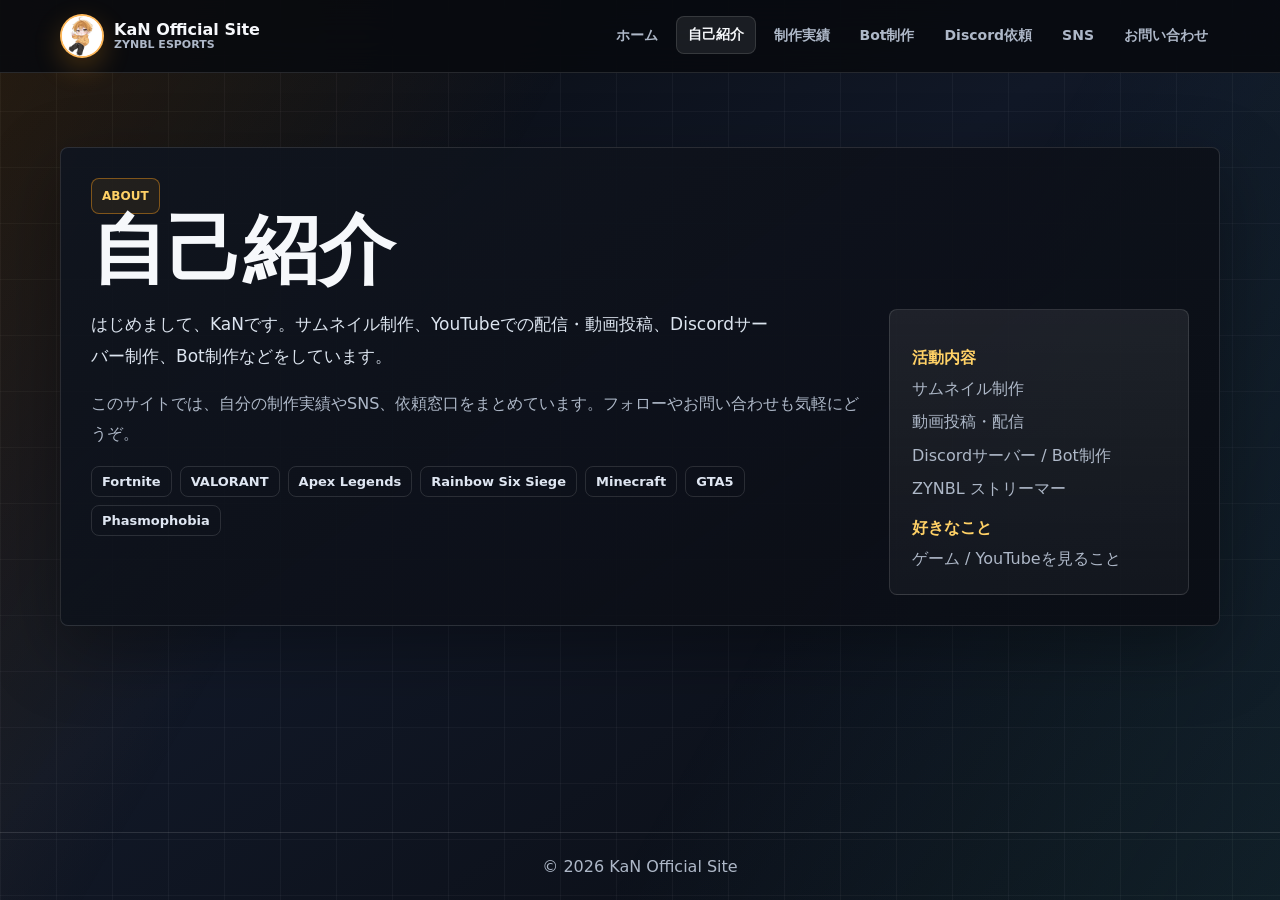
==== about.html @ bba84a74 "Add files via upload" ====
<!DOCTYPE html>
<html lang="ja">
<head>
  <meta charset="UTF-8">
  <meta name="viewport" content="width=device-width, initial-scale=1">
  <title>KaN Official Site | 自己紹介</title>
  <link rel="stylesheet" href="styles.css">
</head>
<body>
  <header class="site-header">
    <div class="header-inner">
      <a class="brand" href="index.html">
        <span class="brand-mark"><img src="kan-icon.jpg" alt="KaNアイコン"></span>
        <span class="brand-text">KaN Official Site <span>ZYNBL ESPORTS</span></span>
      </a>
      <nav aria-label="メインナビゲーション">
        <ul class="nav-list">
          <li><a href="index.html">ホーム</a></li>
          <li><a href="about.html" aria-current="page">自己紹介</a></li>
          <li><a href="works.html">制作実績</a></li>
          <li><a href="discord-bot.html">Bot制作</a></li>
          <li><a href="discord.html">Discord依頼</a></li>
          <li><a href="sns.html">SNS</a></li>
          <li><a href="contact.html">お問い合わせ</a></li>
        </ul>
      </nav>
    </div>
  </header>

  <main>
    <section class="section">
      <div class="section-header">
        <div>
          <p class="eyebrow">About</p>
          <h1>自己紹介</h1>
        </div>
      </div>

      <div class="profile-layout">
        <div>
          <p class="lead">
            はじめまして、KaNです。サムネイル制作、YouTubeでの配信・動画投稿、Discordサーバー制作、Bot制作などをしています。
          </p>
          <p>
            このサイトでは、自分の制作実績やSNS、依頼窓口をまとめています。フォローやお問い合わせも気軽にどうぞ。
          </p>
          <ul class="tag-list">
            <li>Fortnite</li>
            <li>VALORANT</li>
            <li>Apex Legends</li>
            <li>Rainbow Six Siege</li>
            <li>Minecraft</li>
            <li>GTA5</li>
            <li>Phasmophobia</li>
          </ul>
        </div>

        <aside class="info-box">
          <dl class="definition-list">
            <dt>活動内容</dt>
            <dd>サムネイル制作</dd>
            <dd>動画投稿・配信</dd>
            <dd>Discordサーバー / Bot制作</dd>
            <dd>ZYNBL ストリーマー</dd>
            <dt>好きなこと</dt>
            <dd>ゲーム / YouTubeを見ること</dd>
          </dl>
        </aside>
      </div>
    </section>
  </main>

  <footer class="site-footer">&copy; 2026 KaN Official Site</footer>
</body>
</html>
---- styles.css ----
:root {
  --bg: #080a0f;
  --surface: #10151f;
  --surface-2: #151c29;
  --surface-3: #1b2433;
  --text: #f6f8fb;
  --muted: #aeb8c8;
  --line: rgba(255, 255, 255, 0.12);
  --orange: #ff9f1c;
  --gold: #ffd166;
  --cyan: #52d9ff;
  --green: #6ee7b7;
  --shadow: 0 24px 70px rgba(0, 0, 0, 0.34);
}

* {
  box-sizing: border-box;
}

html {
  scroll-behavior: smooth;
}

body {
  min-height: 100vh;
  margin: 0;
  display: flex;
  flex-direction: column;
  background:
    linear-gradient(90deg, rgba(255, 255, 255, 0.04) 1px, transparent 1px),
    linear-gradient(0deg, rgba(255, 255, 255, 0.035) 1px, transparent 1px),
    linear-gradient(145deg, #07090d 0%, #111827 45%, #090b10 100%);
  background-size: 56px 56px, 56px 56px, auto;
  color: var(--text);
  font-family: "Segoe UI", system-ui, -apple-system, BlinkMacSystemFont, sans-serif;
  letter-spacing: 0;
}

body::before {
  content: "";
  position: fixed;
  inset: 0;
  pointer-events: none;
  background:
    linear-gradient(120deg, rgba(255, 159, 28, 0.12), transparent 34%),
    linear-gradient(300deg, rgba(82, 217, 255, 0.1), transparent 38%);
}

a {
  color: inherit;
}

.site-header {
  position: sticky;
  top: 0;
  z-index: 10;
  border-bottom: 1px solid var(--line);
  background: rgba(8, 10, 15, 0.86);
  backdrop-filter: blur(18px);
}

.header-inner {
  width: min(1160px, calc(100% - 32px));
  margin: 0 auto;
  display: flex;
  align-items: center;
  justify-content: space-between;
  gap: 20px;
  padding: 14px 0;
}

.brand {
  display: inline-flex;
  align-items: center;
  gap: 10px;
  text-decoration: none;
  font-weight: 900;
  white-space: nowrap;
}

.brand-mark {
  width: 44px;
  height: 44px;
  display: grid;
  place-items: center;
  overflow: hidden;
  border: 2px solid rgba(255, 159, 28, 0.72);
  border-radius: 50%;
  background: #fff;
  box-shadow: 0 10px 28px rgba(255, 159, 28, 0.24);
}

.brand-mark img {
  width: 100%;
  height: 100%;
  display: block;
  object-fit: cover;
}

.brand-text {
  display: grid;
  line-height: 1.05;
}

.brand-text span {
  color: var(--muted);
  font-size: 11px;
  font-weight: 700;
  text-transform: uppercase;
}

.nav-list {
  display: flex;
  flex-wrap: wrap;
  justify-content: flex-end;
  gap: 6px;
  padding: 0;
  margin: 0;
  list-style: none;
}

.nav-list a {
  display: block;
  padding: 9px 11px;
  border: 1px solid transparent;
  border-radius: 8px;
  color: var(--muted);
  font-size: 14px;
  font-weight: 800;
  text-decoration: none;
  transition: color 180ms ease, background 180ms ease, transform 180ms ease, border-color 180ms ease;
}

.nav-list a:hover,
.nav-list a[aria-current="page"] {
  border-color: rgba(255, 255, 255, 0.12);
  background: rgba(255, 255, 255, 0.08);
  color: var(--text);
  transform: translateY(-1px);
}

main {
  position: relative;
  width: min(1160px, calc(100% - 32px));
  flex: 1;
  margin: 0 auto;
  padding: 44px 0 72px;
}

.hero,
.bot-hero {
  min-height: 540px;
  display: grid;
  grid-template-columns: minmax(0, 1.2fr) minmax(280px, 0.8fr);
  align-items: stretch;
  gap: 18px;
}

.hero-copy,
.bot-hero,
.section {
  border: 1px solid var(--line);
  border-radius: 8px;
  background: linear-gradient(145deg, rgba(16, 21, 31, 0.94), rgba(10, 13, 20, 0.9));
  box-shadow: var(--shadow);
}

.hero-copy {
  display: flex;
  flex-direction: column;
  justify-content: center;
  padding: 48px;
}

.hero-panel {
  display: grid;
  align-content: end;
  gap: 14px;
  padding: 22px;
  border: 1px solid var(--line);
  border-radius: 8px;
  background:
    linear-gradient(180deg, rgba(82, 217, 255, 0.12), rgba(255, 159, 28, 0.08)),
    url("kan-icon.jpg") center 18% / 170px auto no-repeat,
    rgba(16, 21, 31, 0.72);
  box-shadow: var(--shadow);
}

.stat-card {
  padding: 18px;
  border: 1px solid rgba(255, 255, 255, 0.14);
  border-radius: 8px;
  background: rgba(8, 10, 15, 0.72);
  backdrop-filter: blur(8px);
}

.stat-card span,
.eyebrow {
  color: var(--gold);
  font-size: 12px;
  font-weight: 900;
  text-transform: uppercase;
}

.stat-card strong {
  display: block;
  margin: 6px 0;
  font-size: 21px;
}

.stat-card p,
.feature p,
.work-body p,
.sns-item p,
.showcase-card p {
  margin-bottom: 0;
}

.eyebrow {
  width: fit-content;
  margin: 0 0 18px;
  padding: 6px 10px;
  border: 1px solid rgba(255, 159, 28, 0.42);
  border-radius: 8px;
  background: rgba(255, 159, 28, 0.08);
}

h1,
h2,
h3,
p {
  margin-top: 0;
}

h1 {
  margin-bottom: 18px;
  font-size: 76px;
  line-height: 0.96;
}

h2 {
  margin-bottom: 16px;
  font-size: 40px;
  line-height: 1.1;
}

h3 {
  margin-bottom: 8px;
  font-size: 19px;
}

p {
  color: var(--muted);
  line-height: 1.85;
}

.lead {
  max-width: 680px;
  color: #dce4ef;
  font-size: 17px;
}

.actions {
  display: flex;
  flex-wrap: wrap;
  gap: 12px;
  margin-top: 18px;
}

.button,
button {
  display: inline-flex;
  align-items: center;
  justify-content: center;
  min-height: 44px;
  padding: 0 18px;
  border: 1px solid transparent;
  border-radius: 8px;
  background: linear-gradient(135deg, var(--orange), var(--gold));
  color: #130b04;
  cursor: pointer;
  font: inherit;
  font-weight: 900;
  text-decoration: none;
  transition: transform 180ms ease, border-color 180ms ease, background 180ms ease;
}

.button:hover,
button:hover {
  transform: translateY(-2px);
}

.button.secondary {
  border-color: rgba(82, 217, 255, 0.3);
  background: rgba(82, 217, 255, 0.09);
  color: var(--text);
}

.section {
  margin-top: 30px;
  padding: 30px;
}

.section-header {
  margin-bottom: 22px;
}

.section-header h1,
.section-header h2 {
  overflow-wrap: normal;
  word-break: keep-all;
}

.section-header p {
  max-width: 760px;
  margin-bottom: 0;
}

.grid,
.bot-feature-grid {
  display: grid;
  grid-template-columns: repeat(2, minmax(0, 1fr));
  gap: 18px;
}

.feature,
.work-item,
.sns-item,
.info-box {
  border: 1px solid var(--line);
  border-radius: 8px;
  background: linear-gradient(180deg, rgba(255, 255, 255, 0.075), rgba(255, 255, 255, 0.035));
}

.feature,
.sns-item,
.info-box {
  padding: 22px;
}

.feature strong,
.info-box strong,
.showcase-card strong {
  display: block;
  margin-bottom: 10px;
  color: var(--text);
  font-size: 18px;
}

.feature a,
.text-link,
.external-link a,
.sns-item a {
  display: inline-flex;
  margin-top: 12px;
  color: var(--cyan);
  font-weight: 900;
  text-decoration: none;
  overflow-wrap: anywhere;
}

.feature-accent {
  border-color: rgba(82, 217, 255, 0.3);
  background: linear-gradient(180deg, rgba(82, 217, 255, 0.13), rgba(255, 255, 255, 0.035));
}

.profile-layout {
  display: grid;
  grid-template-columns: minmax(0, 1fr) 300px;
  gap: 18px;
}

.tag-list {
  display: flex;
  flex-wrap: wrap;
  gap: 8px;
  padding: 0;
  margin: 18px 0 0;
  list-style: none;
}

.tag-list li {
  padding: 7px 10px;
  border: 1px solid var(--line);
  border-radius: 8px;
  color: #dfe6f2;
  font-size: 13px;
  font-weight: 800;
}

.definition-list {
  margin: 0;
}

.definition-list dt {
  margin-top: 16px;
  color: var(--gold);
  font-weight: 900;
}

.definition-list dd {
  margin: 6px 0 0;
  color: var(--muted);
  line-height: 1.7;
}

.works-grid {
  display: grid;
  grid-template-columns: repeat(3, minmax(0, 1fr));
  gap: 18px;
}

.work-item {
  overflow: hidden;
}

.work-item img,
.work-graphic {
  display: block;
  width: 100%;
  aspect-ratio: 16 / 9;
}

.work-item img {
  object-fit: cover;
}

.work-graphic {
  display: grid;
  place-items: center;
  background:
    linear-gradient(135deg, rgba(82, 217, 255, 0.18), rgba(110, 231, 183, 0.12)),
    linear-gradient(145deg, #111827, #0b0f17);
  color: var(--green);
  font-size: 52px;
  font-weight: 1000;
}

.bot-work-card {
  border-color: rgba(110, 231, 183, 0.28);
}

.work-body {
  padding: 16px;
}

.external-link {
  margin-top: 18px;
}

.sns-list {
  display: grid;
  grid-template-columns: repeat(2, minmax(0, 1fr));
  gap: 14px;
  padding: 0;
  margin: 0;
  list-style: none;
}

.plan-grid {
  display: grid;
  grid-template-columns: repeat(2, minmax(280px, 1fr));
  gap: 16px;
}

.price-card {
  padding: 22px;
  border: 1px solid rgba(255, 159, 28, 0.24);
  border-radius: 8px;
  background: linear-gradient(180deg, rgba(255, 159, 28, 0.14), rgba(255, 255, 255, 0.04));
}

.price-card span {
  display: block;
  color: var(--gold);
  font-size: 14px;
  font-weight: 900;
}

.price-card strong {
  display: block;
  margin: 6px 0 14px;
  color: var(--text);
  font-size: 30px;
}

.price-card ul,
.info-box ul {
  margin: 0;
  padding-left: 18px;
  color: var(--muted);
  line-height: 1.8;
}

.price-card.premium {
  grid-column: 1 / -1;
  border-color: rgba(82, 217, 255, 0.24);
  background: linear-gradient(180deg, rgba(82, 217, 255, 0.12), rgba(255, 255, 255, 0.04));
}

.notice-list {
  display: grid;
  gap: 8px;
  margin-top: 18px;
  padding: 18px;
  border: 1px solid rgba(255, 159, 28, 0.28);
  border-radius: 8px;
  background: rgba(255, 159, 28, 0.08);
}

.notice-list p {
  margin: 0;
  color: #f4dfc2;
  line-height: 1.7;
  overflow-wrap: anywhere;
}

.sub-section-header {
  margin-top: 34px;
}

.results-grid {
  display: grid;
  grid-template-columns: repeat(3, minmax(0, 1fr));
  gap: 16px;
}

.contact-form {
  display: grid;
  gap: 14px;
}

label {
  display: grid;
  gap: 7px;
  color: #e7edf7;
  font-weight: 800;
}

input,
textarea {
  width: 100%;
  border: 1px solid var(--line);
  border-radius: 8px;
  background: rgba(255, 255, 255, 0.07);
  color: var(--text);
  font: inherit;
  padding: 12px 14px;
}

textarea {
  min-height: 160px;
  resize: vertical;
}

input:focus,
textarea:focus {
  outline: 2px solid rgba(82, 217, 255, 0.58);
  outline-offset: 2px;
}

.bot-hero {
  min-height: 460px;
  padding: 44px;
  overflow: hidden;
}

.bot-console {
  align-self: center;
  min-height: 250px;
  padding: 18px;
  border: 1px solid rgba(82, 217, 255, 0.24);
  border-radius: 8px;
  background: #070b10;
  box-shadow: inset 0 0 0 1px rgba(255, 255, 255, 0.04);
}

.console-dot {
  display: inline-block;
  width: 10px;
  height: 10px;
  margin-right: 7px;
  border-radius: 50%;
  background: var(--orange);
}

.console-dot:nth-child(2) {
  background: var(--gold);
}

.console-dot:nth-child(3) {
  background: var(--green);
}

.bot-console pre {
  margin: 34px 0 0;
  color: var(--green);
  font: 800 17px/1.8 Consolas, "Courier New", monospace;
  white-space: pre-wrap;
}

.showcase-card {
  display: flex;
  align-items: center;
  justify-content: space-between;
  gap: 18px;
  margin-bottom: 18px;
  padding: 22px;
  border: 1px solid rgba(110, 231, 183, 0.28);
  border-radius: 8px;
  background: linear-gradient(135deg, rgba(110, 231, 183, 0.12), rgba(82, 217, 255, 0.08));
}

.site-footer {
  position: relative;
  border-top: 1px solid var(--line);
  color: var(--muted);
  text-align: center;
  padding: 24px 16px;
}

@media (max-width: 920px) {
  .header-inner {
    align-items: flex-start;
    flex-direction: column;
  }

  .nav-list {
    justify-content: flex-start;
  }

  .hero,
  .bot-hero,
  .profile-layout {
    grid-template-columns: 1fr;
  }

  .hero-copy,
  .bot-hero {
    padding: 30px;
  }

  h1 {
    font-size: 54px;
  }

  h2 {
    font-size: 34px;
  }

  .grid,
  .bot-feature-grid,
  .plan-grid,
  .results-grid,
  .works-grid,
  .sns-list {
    grid-template-columns: 1fr;
  }

  .price-card.premium {
    grid-column: auto;
  }

  .showcase-card {
    align-items: flex-start;
    flex-direction: column;
  }
}

@media (max-width: 520px) {
  .header-inner,
  main {
    width: min(100% - 20px, 1160px);
  }

  .brand {
    white-space: normal;
  }

  .nav-list a {
    padding: 8px 9px;
    font-size: 13px;
  }

  .hero-copy,
  .bot-hero,
  .section {
    padding: 22px;
  }

  .hero,
  .bot-hero {
    min-height: auto;
  }

  h1 {
    font-size: 42px;
  }

  h2 {
    font-size: 29px;
  }
}
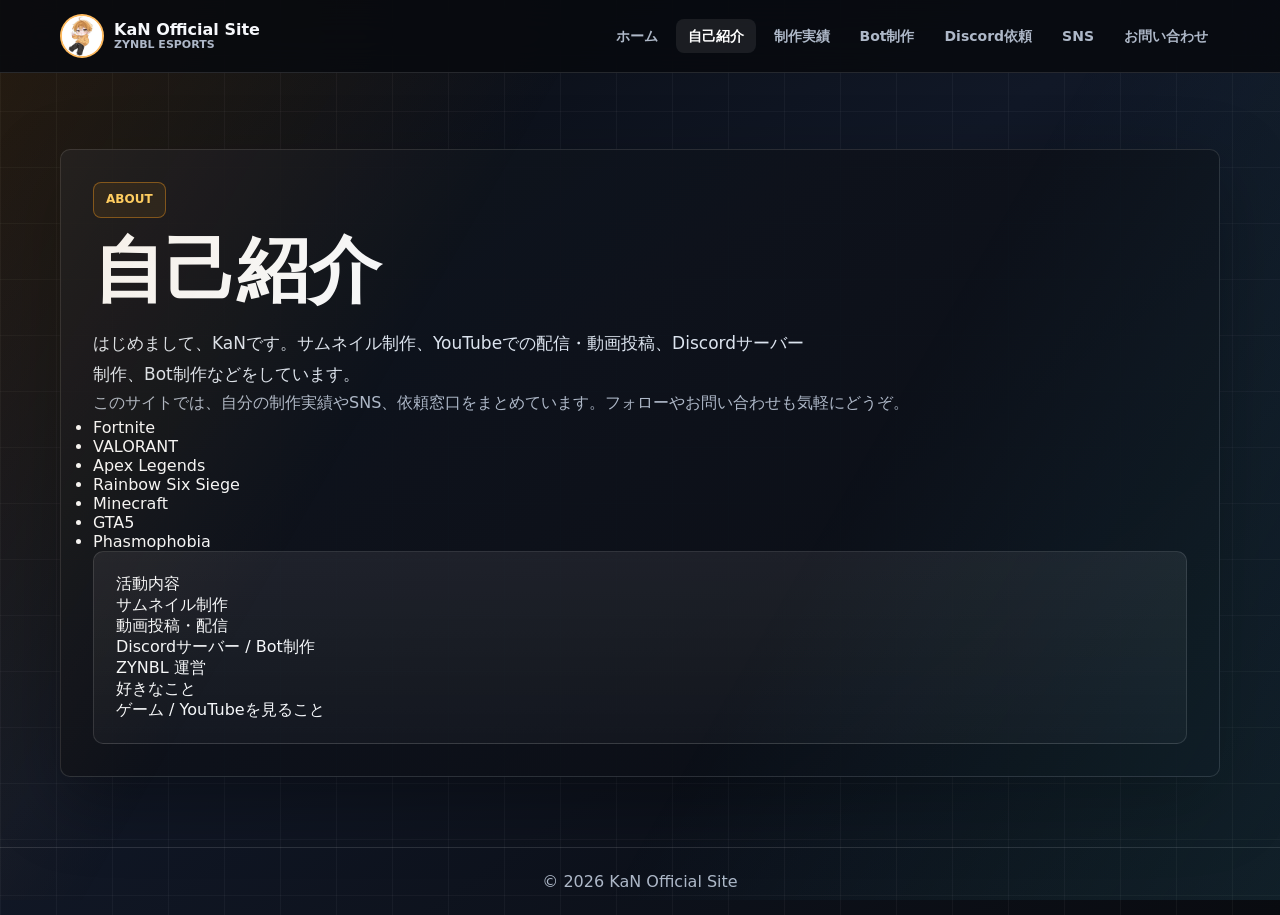
==== commit 41902c8d: "Update about.html" ====
--- a/about.html
+++ b/about.html
@@ -61,7 +61,7 @@
             <dd>サムネイル制作</dd>
             <dd>動画投稿・配信</dd>
             <dd>Discordサーバー / Bot制作</dd>
-            <dd>ZYNBL ストリーマー</dd>
+            <dd>ZYNBL 運営</dd>
             <dt>好きなこと</dt>
             <dd>ゲーム / YouTubeを見ること</dd>
           </dl>
--- a/styles.css
+++ b/styles.css
@@ -1,703 +1,563 @@
-:root {
-  --bg: #080a0f;
-  --surface: #10151f;
-  --surface-2: #151c29;
-  --surface-3: #1b2433;
-  --text: #f6f8fb;
-  --muted: #aeb8c8;
-  --line: rgba(255, 255, 255, 0.12);
-  --orange: #ff9f1c;
-  --gold: #ffd166;
-  --cyan: #52d9ff;
-  --green: #6ee7b7;
-  --shadow: 0 24px 70px rgba(0, 0, 0, 0.34);
-}
-
-* {
-  box-sizing: border-box;
-}
-
-html {
-  scroll-behavior: smooth;
-}
-
-body {
-  min-height: 100vh;
-  margin: 0;
-  display: flex;
-  flex-direction: column;
+/* =========================
+   KaN Official Site
+   styles.css
+========================= */
+
+:root{
+  --bg:#080a0f;
+  --surface:#10151f;
+  --surface2:#151c29;
+  --text:#f6f8fb;
+  --muted:#aeb8c8;
+  --line:rgba(255,255,255,.12);
+  --orange:#ff9f1c;
+  --gold:#ffd166;
+  --cyan:#52d9ff;
+  --green:#6ee7b7;
+  --shadow:0 24px 70px rgba(0,0,0,.34);
+}
+
+*{
+  margin:0;
+  padding:0;
+  box-sizing:border-box;
+}
+
+html{
+  scroll-behavior:smooth;
+}
+
+body{
+  min-height:100vh;
+  display:flex;
+  flex-direction:column;
   background:
-    linear-gradient(90deg, rgba(255, 255, 255, 0.04) 1px, transparent 1px),
-    linear-gradient(0deg, rgba(255, 255, 255, 0.035) 1px, transparent 1px),
-    linear-gradient(145deg, #07090d 0%, #111827 45%, #090b10 100%);
-  background-size: 56px 56px, 56px 56px, auto;
-  color: var(--text);
-  font-family: "Segoe UI", system-ui, -apple-system, BlinkMacSystemFont, sans-serif;
-  letter-spacing: 0;
-}
-
-body::before {
-  content: "";
-  position: fixed;
-  inset: 0;
-  pointer-events: none;
+    linear-gradient(90deg,rgba(255,255,255,.04) 1px,transparent 1px),
+    linear-gradient(0deg,rgba(255,255,255,.035) 1px,transparent 1px),
+    linear-gradient(145deg,#07090d,#111827 45%,#090b10);
+  background-size:56px 56px,56px 56px,auto;
+  color:var(--text);
+  font-family:"Segoe UI",system-ui,sans-serif;
+}
+
+body::before{
+  content:"";
+  position:fixed;
+  inset:0;
+  pointer-events:none;
   background:
-    linear-gradient(120deg, rgba(255, 159, 28, 0.12), transparent 34%),
-    linear-gradient(300deg, rgba(82, 217, 255, 0.1), transparent 38%);
-}
-
-a {
-  color: inherit;
-}
-
-.site-header {
-  position: sticky;
-  top: 0;
-  z-index: 10;
-  border-bottom: 1px solid var(--line);
-  background: rgba(8, 10, 15, 0.86);
-  backdrop-filter: blur(18px);
-}
-
-.header-inner {
-  width: min(1160px, calc(100% - 32px));
-  margin: 0 auto;
-  display: flex;
-  align-items: center;
-  justify-content: space-between;
-  gap: 20px;
-  padding: 14px 0;
-}
-
-.brand {
-  display: inline-flex;
-  align-items: center;
-  gap: 10px;
-  text-decoration: none;
-  font-weight: 900;
-  white-space: nowrap;
-}
-
-.brand-mark {
-  width: 44px;
-  height: 44px;
-  display: grid;
-  place-items: center;
-  overflow: hidden;
-  border: 2px solid rgba(255, 159, 28, 0.72);
-  border-radius: 50%;
-  background: #fff;
-  box-shadow: 0 10px 28px rgba(255, 159, 28, 0.24);
-}
-
-.brand-mark img {
-  width: 100%;
-  height: 100%;
-  display: block;
-  object-fit: cover;
-}
-
-.brand-text {
-  display: grid;
-  line-height: 1.05;
-}
-
-.brand-text span {
-  color: var(--muted);
-  font-size: 11px;
-  font-weight: 700;
-  text-transform: uppercase;
-}
-
-.nav-list {
-  display: flex;
-  flex-wrap: wrap;
-  justify-content: flex-end;
-  gap: 6px;
-  padding: 0;
-  margin: 0;
-  list-style: none;
-}
-
-.nav-list a {
-  display: block;
-  padding: 9px 11px;
-  border: 1px solid transparent;
-  border-radius: 8px;
-  color: var(--muted);
-  font-size: 14px;
-  font-weight: 800;
-  text-decoration: none;
-  transition: color 180ms ease, background 180ms ease, transform 180ms ease, border-color 180ms ease;
+    linear-gradient(120deg,rgba(255,159,28,.12),transparent 34%),
+    linear-gradient(300deg,rgba(82,217,255,.10),transparent 38%);
+}
+
+a{
+  color:inherit;
+  text-decoration:none;
+}
+
+/* =========================
+   Header
+========================= */
+
+.site-header{
+  position:sticky;
+  top:0;
+  z-index:100;
+  background:rgba(8,10,15,.86);
+  backdrop-filter:blur(18px);
+  border-bottom:1px solid var(--line);
+}
+
+.header-inner{
+  width:min(1160px,calc(100% - 32px));
+  margin:auto;
+  display:flex;
+  justify-content:space-between;
+  align-items:center;
+  padding:14px 0;
+  gap:20px;
+}
+
+.brand{
+  display:flex;
+  align-items:center;
+  gap:10px;
+  font-weight:900;
+}
+
+.brand-mark{
+  width:44px;
+  height:44px;
+  overflow:hidden;
+  border-radius:50%;
+  border:2px solid rgba(255,159,28,.7);
+  background:#fff;
+}
+
+.brand-mark img{
+  width:100%;
+  height:100%;
+  object-fit:cover;
+}
+
+.brand-text{
+  display:flex;
+  flex-direction:column;
+  line-height:1.1;
+}
+
+.brand-text span{
+  font-size:11px;
+  color:var(--muted);
+  text-transform:uppercase;
+}
+
+.nav-list{
+  display:flex;
+  flex-wrap:wrap;
+  gap:6px;
+  list-style:none;
+}
+
+.nav-list a{
+  padding:9px 12px;
+  border-radius:8px;
+  font-size:14px;
+  font-weight:800;
+  color:var(--muted);
+  transition:.2s;
 }
 
 .nav-list a:hover,
-.nav-list a[aria-current="page"] {
-  border-color: rgba(255, 255, 255, 0.12);
-  background: rgba(255, 255, 255, 0.08);
-  color: var(--text);
-  transform: translateY(-1px);
-}
-
-main {
-  position: relative;
-  width: min(1160px, calc(100% - 32px));
-  flex: 1;
-  margin: 0 auto;
-  padding: 44px 0 72px;
-}
+.nav-list a[aria-current="page"]{
+  background:rgba(255,255,255,.08);
+  color:#fff;
+}
+
+/* =========================
+   Layout
+========================= */
+
+main{
+  width:min(1160px,calc(100% - 32px));
+  margin:auto;
+  flex:1;
+  padding:44px 0 70px;
+}
+
+.section,
+.hero-copy,
+.bot-hero{
+  background:linear-gradient(
+    145deg,
+    rgba(16,21,31,.95),
+    rgba(10,13,20,.92)
+  );
+  border:1px solid var(--line);
+  border-radius:10px;
+  box-shadow:var(--shadow);
+}
+/* =========================
+   Hero
+========================= */
 
 .hero,
-.bot-hero {
-  min-height: 540px;
-  display: grid;
-  grid-template-columns: minmax(0, 1.2fr) minmax(280px, 0.8fr);
-  align-items: stretch;
-  gap: 18px;
-}
-
-.hero-copy,
-.bot-hero,
-.section {
-  border: 1px solid var(--line);
-  border-radius: 8px;
-  background: linear-gradient(145deg, rgba(16, 21, 31, 0.94), rgba(10, 13, 20, 0.9));
-  box-shadow: var(--shadow);
-}
-
-.hero-copy {
-  display: flex;
-  flex-direction: column;
-  justify-content: center;
-  padding: 48px;
-}
-
-.hero-panel {
-  display: grid;
-  align-content: end;
-  gap: 14px;
-  padding: 22px;
-  border: 1px solid var(--line);
-  border-radius: 8px;
-  background:
-    linear-gradient(180deg, rgba(82, 217, 255, 0.12), rgba(255, 159, 28, 0.08)),
-    url("kan-icon.jpg") center 18% / 170px auto no-repeat,
-    rgba(16, 21, 31, 0.72);
-  box-shadow: var(--shadow);
-}
-
-.stat-card {
-  padding: 18px;
-  border: 1px solid rgba(255, 255, 255, 0.14);
-  border-radius: 8px;
-  background: rgba(8, 10, 15, 0.72);
-  backdrop-filter: blur(8px);
-}
-
-.stat-card span,
-.eyebrow {
-  color: var(--gold);
-  font-size: 12px;
-  font-weight: 900;
-  text-transform: uppercase;
-}
-
-.stat-card strong {
-  display: block;
-  margin: 6px 0;
-  font-size: 21px;
-}
-
-.stat-card p,
-.feature p,
-.work-body p,
-.sns-item p,
-.showcase-card p {
-  margin-bottom: 0;
-}
-
-.eyebrow {
-  width: fit-content;
-  margin: 0 0 18px;
-  padding: 6px 10px;
-  border: 1px solid rgba(255, 159, 28, 0.42);
-  border-radius: 8px;
-  background: rgba(255, 159, 28, 0.08);
-}
-
-h1,
-h2,
-h3,
-p {
-  margin-top: 0;
-}
-
-h1 {
-  margin-bottom: 18px;
-  font-size: 76px;
-  line-height: 0.96;
-}
-
-h2 {
-  margin-bottom: 16px;
-  font-size: 40px;
-  line-height: 1.1;
-}
-
-h3 {
-  margin-bottom: 8px;
-  font-size: 19px;
-}
-
-p {
-  color: var(--muted);
-  line-height: 1.85;
-}
-
-.lead {
-  max-width: 680px;
-  color: #dce4ef;
-  font-size: 17px;
-}
-
-.actions {
-  display: flex;
-  flex-wrap: wrap;
-  gap: 12px;
-  margin-top: 18px;
+.bot-hero{
+    min-height:520px;
+    display:flex;
+    justify-content:center;
+    align-items:center;
+}
+
+.hero-copy{
+    display:flex;
+    flex-direction:column;
+    justify-content:center;
+    align-items:center;
+    text-align:center;
+    max-width:900px;
+    width:100%;
+    padding:60px 50px;
+}
+
+.eyebrow{
+    display:inline-block;
+    margin-bottom:18px;
+    padding:6px 12px;
+    border:1px solid rgba(255,159,28,.4);
+    border-radius:8px;
+    background:rgba(255,159,28,.08);
+    color:var(--gold);
+    font-size:12px;
+    font-weight:900;
+    text-transform:uppercase;
+}
+
+h1{
+    margin-bottom:20px;
+    font-size:72px;
+    line-height:.95;
+}
+
+h2{
+    margin-bottom:16px;
+    font-size:40px;
+}
+
+h3{
+    margin-bottom:10px;
+    font-size:22px;
+}
+
+p{
+    color:var(--muted);
+    line-height:1.8;
+}
+
+.lead{
+    max-width:720px;
+    color:#dce4ef;
+    font-size:17px;
+}
+
+/* =========================
+   Button
+========================= */
+
+.actions{
+    display:flex;
+    justify-content:center;
+    flex-wrap:wrap;
+    gap:14px;
+    margin-top:24px;
 }
 
 .button,
-button {
-  display: inline-flex;
-  align-items: center;
-  justify-content: center;
-  min-height: 44px;
-  padding: 0 18px;
-  border: 1px solid transparent;
-  border-radius: 8px;
-  background: linear-gradient(135deg, var(--orange), var(--gold));
-  color: #130b04;
-  cursor: pointer;
-  font: inherit;
-  font-weight: 900;
-  text-decoration: none;
-  transition: transform 180ms ease, border-color 180ms ease, background 180ms ease;
+button{
+    display:inline-flex;
+    justify-content:center;
+    align-items:center;
+    min-height:46px;
+    padding:0 22px;
+    border:none;
+    border-radius:8px;
+    background:linear-gradient(135deg,var(--orange),var(--gold));
+    color:#1a1205;
+    font:inherit;
+    font-weight:900;
+    cursor:pointer;
+    transition:.2s;
 }
 
 .button:hover,
-button:hover {
-  transform: translateY(-2px);
-}
-
-.button.secondary {
-  border-color: rgba(82, 217, 255, 0.3);
-  background: rgba(82, 217, 255, 0.09);
-  color: var(--text);
-}
-
-.section {
-  margin-top: 30px;
-  padding: 30px;
-}
-
-.section-header {
-  margin-bottom: 22px;
-}
-
-.section-header h1,
-.section-header h2 {
-  overflow-wrap: normal;
-  word-break: keep-all;
-}
-
-.section-header p {
-  max-width: 760px;
-  margin-bottom: 0;
-}
+button:hover{
+    transform:translateY(-2px);
+}
+
+.button.secondary{
+    border:1px solid rgba(82,217,255,.35);
+    background:rgba(82,217,255,.08);
+    color:#fff;
+}
+
+/* =========================
+   Section
+========================= */
+
+.section{
+    margin-top:32px;
+    padding:32px;
+}
+
+.section-header{
+    margin-bottom:24px;
+}
+
+.section-header p{
+    max-width:760px;
+}
+
+/* =========================
+   Card Grid
+========================= */
 
 .grid,
-.bot-feature-grid {
-  display: grid;
-  grid-template-columns: repeat(2, minmax(0, 1fr));
-  gap: 18px;
+.works-grid,
+.sns-list,
+.plan-grid,
+.results-grid{
+    display:grid;
+    gap:18px;
+}
+
+.grid{
+    grid-template-columns:repeat(2,1fr);
+}
+
+.works-grid{
+    grid-template-columns:repeat(3,1fr);
+}
+
+.sns-list{
+    grid-template-columns:repeat(2,1fr);
+    list-style:none;
+    padding:0;
+}
+
+.plan-grid{
+    grid-template-columns:repeat(2,1fr);
+}
+
+.results-grid{
+    grid-template-columns:repeat(3,1fr);
 }
 
 .feature,
 .work-item,
 .sns-item,
-.info-box {
-  border: 1px solid var(--line);
-  border-radius: 8px;
-  background: linear-gradient(180deg, rgba(255, 255, 255, 0.075), rgba(255, 255, 255, 0.035));
-}
+.info-box,
+.price-card{
+    border:1px solid var(--line);
+    border-radius:10px;
+    background:linear-gradient(
+        180deg,
+        rgba(255,255,255,.07),
+        rgba(255,255,255,.03)
+    );
+}
+/* =========================
+   Card
+========================= */
 
 .feature,
 .sns-item,
-.info-box {
-  padding: 22px;
+.info-box,
+.price-card{
+    padding:22px;
 }
 
 .feature strong,
 .info-box strong,
-.showcase-card strong {
-  display: block;
-  margin-bottom: 10px;
-  color: var(--text);
-  font-size: 18px;
+.price-card strong,
+.showcase-title{
+    display:block;
+    margin-bottom:10px;
+    color:#fff;
+    font-weight:700;
+}
+
+.feature p,
+.sns-item p,
+.work-body p,
+.showcase-card p{
+    margin-bottom:0;
 }
 
 .feature a,
-.text-link,
+.sns-item a,
 .external-link a,
-.sns-item a {
-  display: inline-flex;
-  margin-top: 12px;
-  color: var(--cyan);
-  font-weight: 900;
-  text-decoration: none;
-  overflow-wrap: anywhere;
-}
-
-.feature-accent {
-  border-color: rgba(82, 217, 255, 0.3);
-  background: linear-gradient(180deg, rgba(82, 217, 255, 0.13), rgba(255, 255, 255, 0.035));
-}
-
-.profile-layout {
-  display: grid;
-  grid-template-columns: minmax(0, 1fr) 300px;
-  gap: 18px;
-}
-
-.tag-list {
-  display: flex;
-  flex-wrap: wrap;
-  gap: 8px;
-  padding: 0;
-  margin: 18px 0 0;
-  list-style: none;
-}
-
-.tag-list li {
-  padding: 7px 10px;
-  border: 1px solid var(--line);
-  border-radius: 8px;
-  color: #dfe6f2;
-  font-size: 13px;
-  font-weight: 800;
-}
-
-.definition-list {
-  margin: 0;
-}
-
-.definition-list dt {
-  margin-top: 16px;
-  color: var(--gold);
-  font-weight: 900;
-}
-
-.definition-list dd {
-  margin: 6px 0 0;
-  color: var(--muted);
-  line-height: 1.7;
-}
-
-.works-grid {
-  display: grid;
-  grid-template-columns: repeat(3, minmax(0, 1fr));
-  gap: 18px;
-}
-
-.work-item {
-  overflow: hidden;
+.text-link{
+    display:inline-flex;
+    margin-top:12px;
+    color:var(--cyan);
+    font-weight:700;
+}
+
+/* =========================
+   Works
+========================= */
+
+.work-item{
+    overflow:hidden;
 }
 
 .work-item img,
-.work-graphic {
-  display: block;
-  width: 100%;
-  aspect-ratio: 16 / 9;
-}
-
-.work-item img {
-  object-fit: cover;
-}
-
-.work-graphic {
-  display: grid;
-  place-items: center;
-  background:
-    linear-gradient(135deg, rgba(82, 217, 255, 0.18), rgba(110, 231, 183, 0.12)),
-    linear-gradient(145deg, #111827, #0b0f17);
-  color: var(--green);
-  font-size: 52px;
-  font-weight: 1000;
-}
-
-.bot-work-card {
-  border-color: rgba(110, 231, 183, 0.28);
-}
-
-.work-body {
-  padding: 16px;
-}
-
-.external-link {
-  margin-top: 18px;
-}
-
-.sns-list {
-  display: grid;
-  grid-template-columns: repeat(2, minmax(0, 1fr));
-  gap: 14px;
-  padding: 0;
-  margin: 0;
-  list-style: none;
-}
-
-.plan-grid {
-  display: grid;
-  grid-template-columns: repeat(2, minmax(280px, 1fr));
-  gap: 16px;
-}
-
-.price-card {
-  padding: 22px;
-  border: 1px solid rgba(255, 159, 28, 0.24);
-  border-radius: 8px;
-  background: linear-gradient(180deg, rgba(255, 159, 28, 0.14), rgba(255, 255, 255, 0.04));
-}
-
-.price-card span {
-  display: block;
-  color: var(--gold);
-  font-size: 14px;
-  font-weight: 900;
-}
-
-.price-card strong {
-  display: block;
-  margin: 6px 0 14px;
-  color: var(--text);
-  font-size: 30px;
-}
-
-.price-card ul,
-.info-box ul {
-  margin: 0;
-  padding-left: 18px;
-  color: var(--muted);
-  line-height: 1.8;
-}
-
-.price-card.premium {
-  grid-column: 1 / -1;
-  border-color: rgba(82, 217, 255, 0.24);
-  background: linear-gradient(180deg, rgba(82, 217, 255, 0.12), rgba(255, 255, 255, 0.04));
-}
-
-.notice-list {
-  display: grid;
-  gap: 8px;
-  margin-top: 18px;
-  padding: 18px;
-  border: 1px solid rgba(255, 159, 28, 0.28);
-  border-radius: 8px;
-  background: rgba(255, 159, 28, 0.08);
-}
-
-.notice-list p {
-  margin: 0;
-  color: #f4dfc2;
-  line-height: 1.7;
-  overflow-wrap: anywhere;
-}
-
-.sub-section-header {
-  margin-top: 34px;
-}
-
-.results-grid {
-  display: grid;
-  grid-template-columns: repeat(3, minmax(0, 1fr));
-  gap: 16px;
-}
-
-.contact-form {
-  display: grid;
-  gap: 14px;
-}
-
-label {
-  display: grid;
-  gap: 7px;
-  color: #e7edf7;
-  font-weight: 800;
+.work-graphic{
+    display:block;
+    width:100%;
+    aspect-ratio:16/9;
+}
+
+.work-item img{
+    object-fit:cover;
+}
+
+.work-graphic{
+    display:grid;
+    place-items:center;
+    background:
+        linear-gradient(135deg,rgba(82,217,255,.18),rgba(110,231,183,.12)),
+        linear-gradient(145deg,#111827,#0b0f17);
+    color:var(--green);
+    font-size:52px;
+    font-weight:900;
+}
+
+.work-body{
+    padding:18px;
+}
+
+/* =========================
+   Bot Page
+========================= */
+
+.bot-hero{
+    padding:60px 45px;
+    text-align:center;
+}
+
+.hero-center{
+    width:100%;
+    max-width:900px;
+    margin:auto;
+}
+
+.showcase-card{
+    display:flex;
+    justify-content:space-between;
+    align-items:center;
+    gap:20px;
+    margin-top:20px;
+    padding:24px;
+    border:1px solid rgba(110,231,183,.28);
+    border-radius:10px;
+    background:
+        linear-gradient(
+            135deg,
+            rgba(110,231,183,.12),
+            rgba(82,217,255,.08)
+        );
+}
+
+.showcase-title{
+    font-size:30px;
+    line-height:1.2;
+}
+
+/* =========================
+   Contact
+========================= */
+
+.contact-form{
+    display:grid;
+    gap:14px;
+}
+
+label{
+    display:grid;
+    gap:8px;
+    font-weight:700;
 }
 
 input,
-textarea {
-  width: 100%;
-  border: 1px solid var(--line);
-  border-radius: 8px;
-  background: rgba(255, 255, 255, 0.07);
-  color: var(--text);
-  font: inherit;
-  padding: 12px 14px;
-}
-
-textarea {
-  min-height: 160px;
-  resize: vertical;
+textarea{
+    width:100%;
+    padding:12px 14px;
+    border:1px solid var(--line);
+    border-radius:8px;
+    background:rgba(255,255,255,.07);
+    color:#fff;
+    font:inherit;
+}
+
+textarea{
+    min-height:160px;
+    resize:vertical;
 }
 
 input:focus,
-textarea:focus {
-  outline: 2px solid rgba(82, 217, 255, 0.58);
-  outline-offset: 2px;
-}
-
-.bot-hero {
-  min-height: 460px;
-  padding: 44px;
-  overflow: hidden;
-}
-
-.bot-console {
-  align-self: center;
-  min-height: 250px;
-  padding: 18px;
-  border: 1px solid rgba(82, 217, 255, 0.24);
-  border-radius: 8px;
-  background: #070b10;
-  box-shadow: inset 0 0 0 1px rgba(255, 255, 255, 0.04);
-}
-
-.console-dot {
-  display: inline-block;
-  width: 10px;
-  height: 10px;
-  margin-right: 7px;
-  border-radius: 50%;
-  background: var(--orange);
-}
-
-.console-dot:nth-child(2) {
-  background: var(--gold);
-}
-
-.console-dot:nth-child(3) {
-  background: var(--green);
-}
-
-.bot-console pre {
-  margin: 34px 0 0;
-  color: var(--green);
-  font: 800 17px/1.8 Consolas, "Courier New", monospace;
-  white-space: pre-wrap;
-}
-
-.showcase-card {
-  display: flex;
-  align-items: center;
-  justify-content: space-between;
-  gap: 18px;
-  margin-bottom: 18px;
-  padding: 22px;
-  border: 1px solid rgba(110, 231, 183, 0.28);
-  border-radius: 8px;
-  background: linear-gradient(135deg, rgba(110, 231, 183, 0.12), rgba(82, 217, 255, 0.08));
-}
-
-.site-footer {
-  position: relative;
-  border-top: 1px solid var(--line);
-  color: var(--muted);
-  text-align: center;
-  padding: 24px 16px;
-}
-
-@media (max-width: 920px) {
-  .header-inner {
-    align-items: flex-start;
-    flex-direction: column;
-  }
-
-  .nav-list {
-    justify-content: flex-start;
-  }
-
-  .hero,
-  .bot-hero,
-  .profile-layout {
-    grid-template-columns: 1fr;
-  }
-
-  .hero-copy,
-  .bot-hero {
-    padding: 30px;
-  }
-
-  h1 {
-    font-size: 54px;
-  }
-
-  h2 {
-    font-size: 34px;
-  }
-
-  .grid,
-  .bot-feature-grid,
-  .plan-grid,
-  .results-grid,
-  .works-grid,
-  .sns-list {
-    grid-template-columns: 1fr;
-  }
-
-  .price-card.premium {
-    grid-column: auto;
-  }
-
-  .showcase-card {
-    align-items: flex-start;
-    flex-direction: column;
-  }
-}
-
-@media (max-width: 520px) {
-  .header-inner,
-  main {
-    width: min(100% - 20px, 1160px);
-  }
-
-  .brand {
-    white-space: normal;
-  }
-
-  .nav-list a {
-    padding: 8px 9px;
-    font-size: 13px;
-  }
-
-  .hero-copy,
-  .bot-hero,
-  .section {
-    padding: 22px;
-  }
-
-  .hero,
-  .bot-hero {
-    min-height: auto;
-  }
-
-  h1 {
-    font-size: 42px;
-  }
-
-  h2 {
-    font-size: 29px;
-  }
-}
+textarea:focus{
+    outline:2px solid rgba(82,217,255,.5);
+    outline-offset:2px;
+}
+
+/* =========================
+   Footer
+========================= */
+
+.site-footer{
+    margin-top:auto;
+    padding:24px;
+    border-top:1px solid var(--line);
+    color:var(--muted);
+    text-align:center;
+}
+
+/* =========================
+   Responsive
+========================= */
+
+@media (max-width:920px){
+
+    .header-inner{
+        flex-direction:column;
+        align-items:flex-start;
+    }
+
+    .nav-list{
+        justify-content:flex-start;
+    }
+
+    .hero-copy,
+    .bot-hero,
+    .section{
+        padding:30px;
+    }
+
+    .grid,
+    .works-grid,
+    .sns-list,
+    .plan-grid,
+    .results-grid{
+        grid-template-columns:1fr;
+    }
+
+    .showcase-card{
+        flex-direction:column;
+        align-items:flex-start;
+    }
+
+    h1{
+        font-size:52px;
+    }
+
+    h2{
+        font-size:34px;
+    }
+}
+
+@media (max-width:520px){
+
+    .header-inner,
+    main{
+        width:min(100% - 20px,1160px);
+    }
+
+    .hero,
+    .bot-hero{
+        min-height:auto;
+    }
+
+    .hero-copy,
+    .bot-hero,
+    .section{
+        padding:22px;
+    }
+
+    .nav-list a{
+        font-size:13px;
+        padding:8px 10px;
+    }
+
+    h1{
+        font-size:42px;
+    }
+
+    h2{
+        font-size:28px;
+    }
+
+    .showcase-title{
+        font-size:24px;
+    }
+}
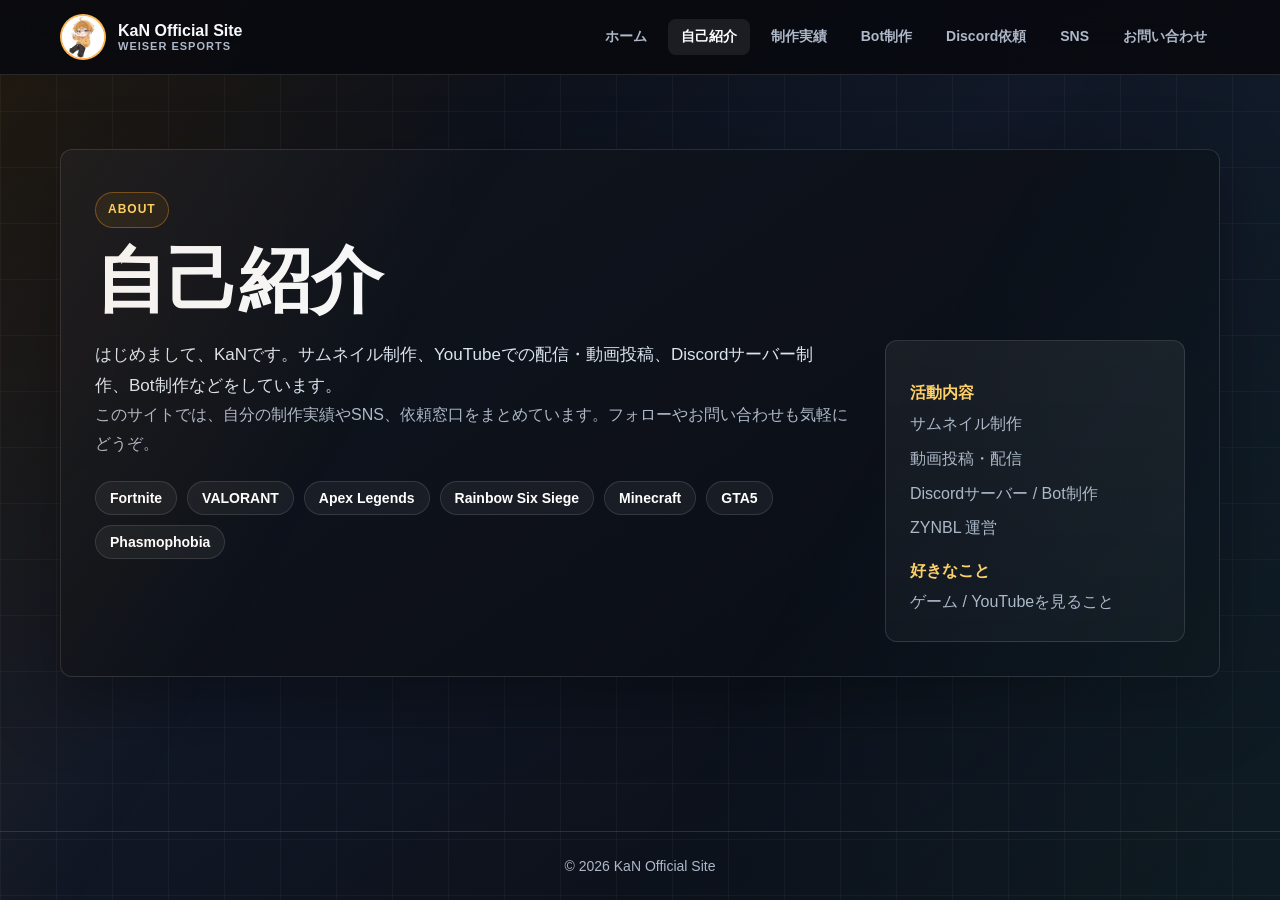
==== commit 7ab7a6cf: "Update about.html" ====
--- a/about.html
+++ b/about.html
@@ -11,7 +11,7 @@
     <div class="header-inner">
       <a class="brand" href="index.html">
         <span class="brand-mark"><img src="kan-icon.jpg" alt="KaNアイコン"></span>
-        <span class="brand-text">KaN Official Site <span>ZYNBL ESPORTS</span></span>
+        <span class="brand-text">KaN Official Site <span>WEISER ESPORTS</span></span>
       </a>
       <nav aria-label="メインナビゲーション">
         <ul class="nav-list">
--- a/styles.css
+++ b/styles.css
@@ -1,21 +1,28 @@
-/* =========================
+/* ========================================
    KaN Official Site
    styles.css
-========================= */
+   Part 1 / 4
+======================================== */
 
 :root{
   --bg:#080a0f;
   --surface:#10151f;
   --surface2:#151c29;
+  --surface3:#1b2433;
+
   --text:#f6f8fb;
   --muted:#aeb8c8;
-  --line:rgba(255,255,255,.12);
+
   --orange:#ff9f1c;
   --gold:#ffd166;
   --cyan:#52d9ff;
   --green:#6ee7b7;
-  --shadow:0 24px 70px rgba(0,0,0,.34);
-}
+
+  --line:rgba(255,255,255,.12);
+  --shadow:0 24px 70px rgba(0,0,0,.35);
+}
+
+/* ========= Reset ========= */
 
 *{
   margin:0;
@@ -31,13 +38,36 @@
   min-height:100vh;
   display:flex;
   flex-direction:column;
+
+  font-family:
+    "Segoe UI",
+    "Yu Gothic UI",
+    sans-serif;
+
+  color:var(--text);
+
   background:
-    linear-gradient(90deg,rgba(255,255,255,.04) 1px,transparent 1px),
-    linear-gradient(0deg,rgba(255,255,255,.035) 1px,transparent 1px),
-    linear-gradient(145deg,#07090d,#111827 45%,#090b10);
-  background-size:56px 56px,56px 56px,auto;
-  color:var(--text);
-  font-family:"Segoe UI",system-ui,sans-serif;
+    linear-gradient(
+      90deg,
+      rgba(255,255,255,.04) 1px,
+      transparent 1px
+    ),
+    linear-gradient(
+      0deg,
+      rgba(255,255,255,.035) 1px,
+      transparent 1px
+    ),
+    linear-gradient(
+      145deg,
+      #07090d,
+      #111827 45%,
+      #090b10
+    );
+
+  background-size:
+    56px 56px,
+    56px 56px,
+    auto;
 }
 
 body::before{
@@ -45,121 +75,207 @@
   position:fixed;
   inset:0;
   pointer-events:none;
+
   background:
-    linear-gradient(120deg,rgba(255,159,28,.12),transparent 34%),
-    linear-gradient(300deg,rgba(82,217,255,.10),transparent 38%);
-}
+    linear-gradient(
+      120deg,
+      rgba(255,159,28,.10),
+      transparent 34%
+    ),
+    linear-gradient(
+      300deg,
+      rgba(82,217,255,.08),
+      transparent 38%
+    );
+}
+
+/* ========= Link ========= */
 
 a{
   color:inherit;
   text-decoration:none;
 }
 
-/* =========================
-   Header
-========================= */
+/* ========= Header ========= */
 
 .site-header{
+
   position:sticky;
   top:0;
-  z-index:100;
-  background:rgba(8,10,15,.86);
+  z-index:999;
+
   backdrop-filter:blur(18px);
+
+  background:rgba(8,10,15,.88);
+
   border-bottom:1px solid var(--line);
+
 }
 
 .header-inner{
+
   width:min(1160px,calc(100% - 32px));
+
   margin:auto;
+
   display:flex;
+
   justify-content:space-between;
+
   align-items:center;
+
+  gap:24px;
+
   padding:14px 0;
-  gap:20px;
-}
+
+}
+
+/* ========= Logo ========= */
 
 .brand{
+
   display:flex;
+
   align-items:center;
-  gap:10px;
+
+  gap:12px;
+
   font-weight:900;
+
 }
 
 .brand-mark{
-  width:44px;
-  height:44px;
+
+  width:46px;
+
+  height:46px;
+
+  border-radius:50%;
+
   overflow:hidden;
-  border-radius:50%;
-  border:2px solid rgba(255,159,28,.7);
+
+  border:2px solid rgba(255,159,28,.75);
+
   background:#fff;
+
 }
 
 .brand-mark img{
+
   width:100%;
+
   height:100%;
+
   object-fit:cover;
+
 }
 
 .brand-text{
+
   display:flex;
+
   flex-direction:column;
+
   line-height:1.1;
+
 }
 
 .brand-text span{
+
   font-size:11px;
+
   color:var(--muted);
+
   text-transform:uppercase;
-}
+
+  letter-spacing:1px;
+
+}
+
+/* ========= Navigation ========= */
 
 .nav-list{
+
   display:flex;
+
   flex-wrap:wrap;
-  gap:6px;
+
+  gap:8px;
+
   list-style:none;
+
 }
 
 .nav-list a{
-  padding:9px 12px;
+
+  display:block;
+
+  padding:9px 13px;
+
   border-radius:8px;
+
+  color:var(--muted);
+
   font-size:14px;
+
   font-weight:800;
-  color:var(--muted);
+
   transition:.2s;
+
 }
 
 .nav-list a:hover,
+
 .nav-list a[aria-current="page"]{
+
   background:rgba(255,255,255,.08);
+
   color:#fff;
-}
-
-/* =========================
-   Layout
-========================= */
+
+}
+
+/* ========= Main ========= */
 
 main{
+
   width:min(1160px,calc(100% - 32px));
+
   margin:auto;
+
   flex:1;
-  padding:44px 0 70px;
-}
+
+  padding:42px 0 70px;
+
+}
+
+/* ========= 共通ボックス ========= */
 
 .section,
+
 .hero-copy,
+
 .bot-hero{
+
   background:linear-gradient(
-    145deg,
-    rgba(16,21,31,.95),
-    rgba(10,13,20,.92)
+
+      145deg,
+
+      rgba(16,21,31,.96),
+
+      rgba(10,13,20,.92)
+
   );
+
   border:1px solid var(--line);
-  border-radius:10px;
+
+  border-radius:12px;
+
   box-shadow:var(--shadow);
-}
-/* =========================
+
+}
+/* ========================================
    Hero
-========================= */
+======================================== */
 
 .hero,
 .bot-hero{
@@ -170,202 +286,361 @@
 }
 
 .hero-copy{
+    width:100%;
+    max-width:900px;
+    margin:auto;
+    padding:60px 50px;
+
     display:flex;
     flex-direction:column;
     justify-content:center;
     align-items:center;
+
     text-align:center;
-    max-width:900px;
+}
+
+/* ========================================
+   Text
+======================================== */
+
+.eyebrow{
+
+    display:inline-block;
+
+    margin-bottom:18px;
+
+    padding:6px 12px;
+
+    border-radius:999px;
+
+    border:1px solid rgba(255,159,28,.35);
+
+    background:rgba(255,159,28,.08);
+
+    color:var(--gold);
+
+    font-size:12px;
+
+    font-weight:900;
+
+    letter-spacing:1px;
+
+    text-transform:uppercase;
+
+}
+
+h1{
+
+    margin-bottom:18px;
+
+    font-size:72px;
+
+    line-height:.95;
+
+    font-weight:900;
+
+}
+
+h2{
+
+    margin-bottom:16px;
+
+    font-size:42px;
+
+    font-weight:900;
+
+}
+
+h3{
+
+    margin-bottom:10px;
+
+    font-size:22px;
+
+    font-weight:800;
+
+}
+
+p{
+
+    color:var(--muted);
+
+    line-height:1.8;
+
+}
+
+.lead{
+
     width:100%;
-    padding:60px 50px;
-}
-
-.eyebrow{
-    display:inline-block;
-    margin-bottom:18px;
-    padding:6px 12px;
-    border:1px solid rgba(255,159,28,.4);
-    border-radius:8px;
-    background:rgba(255,159,28,.08);
+
+    max-width:720px;
+
+    color:#dbe4ef;
+
+    font-size:17px;
+
+}
+
+/* ========================================
+   Button
+======================================== */
+
+.actions{
+
+    display:flex;
+
+    justify-content:center;
+
+    flex-wrap:wrap;
+
+    gap:14px;
+
+    margin-top:28px;
+
+}
+
+.button,
+button{
+
+    display:inline-flex;
+
+    align-items:center;
+
+    justify-content:center;
+
+    padding:13px 24px;
+
+    border:none;
+
+    border-radius:10px;
+
+    background:
+        linear-gradient(
+            135deg,
+            var(--orange),
+            var(--gold)
+        );
+
+    color:#1a1205;
+
+    font:inherit;
+
+    font-weight:900;
+
+    cursor:pointer;
+
+    transition:.2s;
+
+}
+
+.button:hover,
+button:hover{
+
+    transform:translateY(-3px);
+
+    box-shadow:0 10px 24px rgba(255,159,28,.28);
+
+}
+
+.button.secondary{
+
+    border:1px solid rgba(82,217,255,.30);
+
+    background:rgba(82,217,255,.08);
+
+    color:#fff;
+
+}
+
+/* ========================================
+   Section
+======================================== */
+
+.section{
+
+    margin-top:32px;
+
+    padding:34px;
+
+}
+
+.section-header{
+
+    margin-bottom:26px;
+
+}
+
+.section-header p{
+
+    margin-top:8px;
+
+    max-width:760px;
+
+}
+
+/* ========================================
+   Grid
+======================================== */
+
+.grid,
+.works-grid,
+.plan-grid,
+.results-grid,
+.sns-list{
+
+    display:grid;
+
+    gap:20px;
+
+}
+
+.grid{
+
+    grid-template-columns:repeat(2,1fr);
+
+}
+
+.works-grid{
+
+    grid-template-columns:repeat(3,1fr);
+
+}
+
+.plan-grid{
+
+    grid-template-columns:repeat(2,1fr);
+
+}
+
+.results-grid{
+
+    grid-template-columns:repeat(3,1fr);
+
+}
+
+.sns-list{
+
+    grid-template-columns:repeat(2,1fr);
+
+    list-style:none;
+
+}
+
+/* ========================================
+   Card
+======================================== */
+
+.feature,
+.work-item,
+.price-card,
+.info-box,
+.sns-item{
+
+    border:1px solid var(--line);
+
+    border-radius:12px;
+
+    background:
+        linear-gradient(
+            180deg,
+            rgba(255,255,255,.06),
+            rgba(255,255,255,.03)
+        );
+
+    transition:.2s;
+
+}
+
+.feature:hover,
+.work-item:hover,
+.price-card:hover,
+.info-box:hover,
+.sns-item:hover{
+
+    transform:translateY(-4px);
+
+    border-color:rgba(255,159,28,.35);
+
+}
+
+.feature,
+.price-card,
+.info-box,
+.sns-item{
+
+    padding:24px;
+
+}
+
+.feature strong,
+.price-card strong,
+.info-box strong{
+
+    display:block;
+
+    margin-bottom:12px;
+
+    font-size:20px;
+
+    color:#fff;
+
+}
+
+.feature p,
+.info-box p,
+.price-card p,
+.sns-item p{
+
+    margin:0;
+
+}
+/* ========================================
+   About
+======================================== */
+
+.profile-layout{
+    display:grid;
+    grid-template-columns:minmax(0,1fr) 300px;
+    gap:24px;
+}
+
+.tag-list{
+    display:flex;
+    flex-wrap:wrap;
+    gap:10px;
+    list-style:none;
+    margin:22px 0 0;
+}
+
+.tag-list li{
+    padding:8px 14px;
+    border:1px solid var(--line);
+    border-radius:999px;
+    background:rgba(255,255,255,.05);
+    color:#fff;
+    font-size:14px;
+    font-weight:700;
+}
+
+.definition-list{
+    margin:0;
+}
+
+.definition-list dt{
+    margin-top:18px;
     color:var(--gold);
-    font-size:12px;
-    font-weight:900;
-    text-transform:uppercase;
-}
-
-h1{
-    margin-bottom:20px;
-    font-size:72px;
-    line-height:.95;
-}
-
-h2{
-    margin-bottom:16px;
-    font-size:40px;
-}
-
-h3{
-    margin-bottom:10px;
-    font-size:22px;
-}
-
-p{
+    font-weight:800;
+}
+
+.definition-list dd{
+    margin:6px 0 0;
     color:var(--muted);
     line-height:1.8;
 }
 
-.lead{
-    max-width:720px;
-    color:#dce4ef;
-    font-size:17px;
-}
-
-/* =========================
-   Button
-========================= */
-
-.actions{
-    display:flex;
-    justify-content:center;
-    flex-wrap:wrap;
-    gap:14px;
-    margin-top:24px;
-}
-
-.button,
-button{
-    display:inline-flex;
-    justify-content:center;
-    align-items:center;
-    min-height:46px;
-    padding:0 22px;
-    border:none;
-    border-radius:8px;
-    background:linear-gradient(135deg,var(--orange),var(--gold));
-    color:#1a1205;
-    font:inherit;
-    font-weight:900;
-    cursor:pointer;
-    transition:.2s;
-}
-
-.button:hover,
-button:hover{
-    transform:translateY(-2px);
-}
-
-.button.secondary{
-    border:1px solid rgba(82,217,255,.35);
-    background:rgba(82,217,255,.08);
-    color:#fff;
-}
-
-/* =========================
-   Section
-========================= */
-
-.section{
-    margin-top:32px;
-    padding:32px;
-}
-
-.section-header{
-    margin-bottom:24px;
-}
-
-.section-header p{
-    max-width:760px;
-}
-
-/* =========================
-   Card Grid
-========================= */
-
-.grid,
-.works-grid,
-.sns-list,
-.plan-grid,
-.results-grid{
-    display:grid;
-    gap:18px;
-}
-
-.grid{
-    grid-template-columns:repeat(2,1fr);
-}
-
-.works-grid{
-    grid-template-columns:repeat(3,1fr);
-}
-
-.sns-list{
-    grid-template-columns:repeat(2,1fr);
-    list-style:none;
-    padding:0;
-}
-
-.plan-grid{
-    grid-template-columns:repeat(2,1fr);
-}
-
-.results-grid{
-    grid-template-columns:repeat(3,1fr);
-}
-
-.feature,
-.work-item,
-.sns-item,
-.info-box,
-.price-card{
-    border:1px solid var(--line);
-    border-radius:10px;
-    background:linear-gradient(
-        180deg,
-        rgba(255,255,255,.07),
-        rgba(255,255,255,.03)
-    );
-}
-/* =========================
-   Card
-========================= */
-
-.feature,
-.sns-item,
-.info-box,
-.price-card{
-    padding:22px;
-}
-
-.feature strong,
-.info-box strong,
-.price-card strong,
-.showcase-title{
-    display:block;
-    margin-bottom:10px;
-    color:#fff;
-    font-weight:700;
-}
-
-.feature p,
-.sns-item p,
-.work-body p,
-.showcase-card p{
-    margin-bottom:0;
-}
-
-.feature a,
-.sns-item a,
-.external-link a,
-.text-link{
-    display:inline-flex;
-    margin-top:12px;
-    color:var(--cyan);
-    font-weight:700;
-}
-
-/* =========================
+/* ========================================
    Works
-========================= */
+======================================== */
 
 .work-item{
     overflow:hidden;
@@ -375,7 +650,7 @@
 .work-graphic{
     display:block;
     width:100%;
-    aspect-ratio:16/9;
+    aspect-ratio:16 / 9;
 }
 
 .work-item img{
@@ -386,22 +661,36 @@
     display:grid;
     place-items:center;
     background:
-        linear-gradient(135deg,rgba(82,217,255,.18),rgba(110,231,183,.12)),
-        linear-gradient(145deg,#111827,#0b0f17);
+        linear-gradient(
+            135deg,
+            rgba(82,217,255,.18),
+            rgba(110,231,183,.12)
+        ),
+        linear-gradient(
+            145deg,
+            #111827,
+            #0b0f17
+        );
+
     color:var(--green);
-    font-size:52px;
+    font-size:54px;
     font-weight:900;
 }
 
 .work-body{
-    padding:18px;
-}
-
-/* =========================
-   Bot Page
-========================= */
+    padding:20px;
+}
+
+.external-link{
+    margin-top:20px;
+}
+
+/* ========================================
+   Discord Bot
+======================================== */
 
 .bot-hero{
+    min-height:460px;
     padding:60px 45px;
     text-align:center;
 }
@@ -416,11 +705,14 @@
     display:flex;
     justify-content:space-between;
     align-items:center;
-    gap:20px;
-    margin-top:20px;
+    gap:22px;
+
+    margin-top:24px;
     padding:24px;
+
     border:1px solid rgba(110,231,183,.28);
-    border-radius:10px;
+    border-radius:12px;
+
     background:
         linear-gradient(
             135deg,
@@ -430,64 +722,157 @@
 }
 
 .showcase-title{
+    margin-bottom:10px;
+    color:#fff;
     font-size:30px;
-    line-height:1.2;
-}
-
-/* =========================
+    font-weight:800;
+}
+
+/* ========================================
+   Discord Page
+======================================== */
+
+.notice-list{
+    display:grid;
+    gap:10px;
+
+    margin-top:20px;
+
+    padding:20px;
+
+    border-radius:12px;
+
+    border:1px solid rgba(255,159,28,.25);
+
+    background:rgba(255,159,28,.08);
+}
+
+.notice-list p{
+    margin:0;
+    color:#f5e1c3;
+}
+
+.price-card span{
+    display:block;
+    color:var(--gold);
+    font-size:14px;
+    font-weight:800;
+}
+
+.price-card strong{
+    display:block;
+    margin:8px 0 16px;
+    font-size:30px;
+}
+
+.price-card ul,
+.info-box ul{
+    padding-left:18px;
+    color:var(--muted);
+    line-height:1.8;
+}
+
+.price-card.premium{
+    border-color:rgba(82,217,255,.28);
+}
+
+/* ========================================
+   SNS
+======================================== */
+
+.sns-item{
+    display:flex;
+    flex-direction:column;
+    justify-content:space-between;
+}
+
+.sns-item a,
+.feature a,
+.external-link a,
+.text-link{
+    display:inline-flex;
+    margin-top:14px;
+    color:var(--cyan);
+    font-weight:800;
+    transition:.2s;
+}
+
+.sns-item a:hover,
+.feature a:hover,
+.external-link a:hover,
+.text-link:hover{
+    color:#fff;
+}
+/* ========================================
    Contact
-========================= */
+======================================== */
 
 .contact-form{
     display:grid;
-    gap:14px;
+    gap:16px;
 }
 
 label{
     display:grid;
     gap:8px;
+    color:#fff;
     font-weight:700;
 }
 
 input,
 textarea{
     width:100%;
-    padding:12px 14px;
+    padding:13px 15px;
+
     border:1px solid var(--line);
-    border-radius:8px;
-    background:rgba(255,255,255,.07);
-    color:#fff;
+    border-radius:10px;
+
+    background:rgba(255,255,255,.06);
+
+    color:var(--text);
+
     font:inherit;
+
+    transition:.2s;
 }
 
 textarea{
-    min-height:160px;
+    min-height:170px;
     resize:vertical;
 }
 
 input:focus,
 textarea:focus{
-    outline:2px solid rgba(82,217,255,.5);
-    outline-offset:2px;
-}
-
-/* =========================
+    outline:none;
+    border-color:var(--cyan);
+    box-shadow:0 0 0 3px rgba(82,217,255,.18);
+}
+
+/* ========================================
    Footer
-========================= */
+======================================== */
 
 .site-footer{
+
     margin-top:auto;
-    padding:24px;
+
+    padding:26px 20px;
+
     border-top:1px solid var(--line);
+
     color:var(--muted);
+
     text-align:center;
-}
-
-/* =========================
+
+    font-size:14px;
+
+}
+
+/* ========================================
    Responsive
-========================= */
-
-@media (max-width:920px){
+======================================== */
+
+@media (max-width:960px){
 
     .header-inner{
         flex-direction:column;
@@ -498,55 +883,58 @@
         justify-content:flex-start;
     }
 
+    .profile-layout{
+        grid-template-columns:1fr;
+    }
+
+    .grid,
+    .works-grid,
+    .plan-grid,
+    .results-grid,
+    .sns-list{
+        grid-template-columns:1fr;
+    }
+
+    .showcase-card{
+        flex-direction:column;
+        align-items:flex-start;
+    }
+
+    h1{
+        font-size:54px;
+    }
+
+    h2{
+        font-size:34px;
+    }
+
+}
+
+@media (max-width:640px){
+
+    main,
+    .header-inner{
+        width:min(calc(100% - 20px),1160px);
+    }
+
+    .hero,
+    .bot-hero{
+        min-height:auto;
+    }
+
     .hero-copy,
     .bot-hero,
     .section{
-        padding:30px;
-    }
-
-    .grid,
-    .works-grid,
-    .sns-list,
-    .plan-grid,
-    .results-grid{
-        grid-template-columns:1fr;
-    }
-
-    .showcase-card{
-        flex-direction:column;
-        align-items:flex-start;
-    }
-
-    h1{
-        font-size:52px;
-    }
-
-    h2{
-        font-size:34px;
-    }
-}
-
-@media (max-width:520px){
-
-    .header-inner,
-    main{
-        width:min(100% - 20px,1160px);
-    }
-
-    .hero,
-    .bot-hero{
-        min-height:auto;
-    }
-
-    .hero-copy,
-    .bot-hero,
-    .section{
-        padding:22px;
+        padding:24px;
+    }
+
+    .nav-list{
+        gap:4px;
     }
 
     .nav-list a{
+        padding:8px 10px;
         font-size:13px;
-        padding:8px 10px;
     }
 
     h1{
@@ -557,7 +945,46 @@
         font-size:28px;
     }
 
+    h3{
+        font-size:20px;
+    }
+
+    .lead{
+        font-size:16px;
+    }
+
+    .actions{
+        flex-direction:column;
+        width:100%;
+    }
+
+    .button{
+        width:100%;
+    }
+
     .showcase-title{
         font-size:24px;
     }
-}
+
+}
+
+@media (max-width:420px){
+
+    .brand{
+        gap:8px;
+    }
+
+    .brand-mark{
+        width:40px;
+        height:40px;
+    }
+
+    .brand-text{
+        font-size:15px;
+    }
+
+    .brand-text span{
+        font-size:10px;
+    }
+
+}
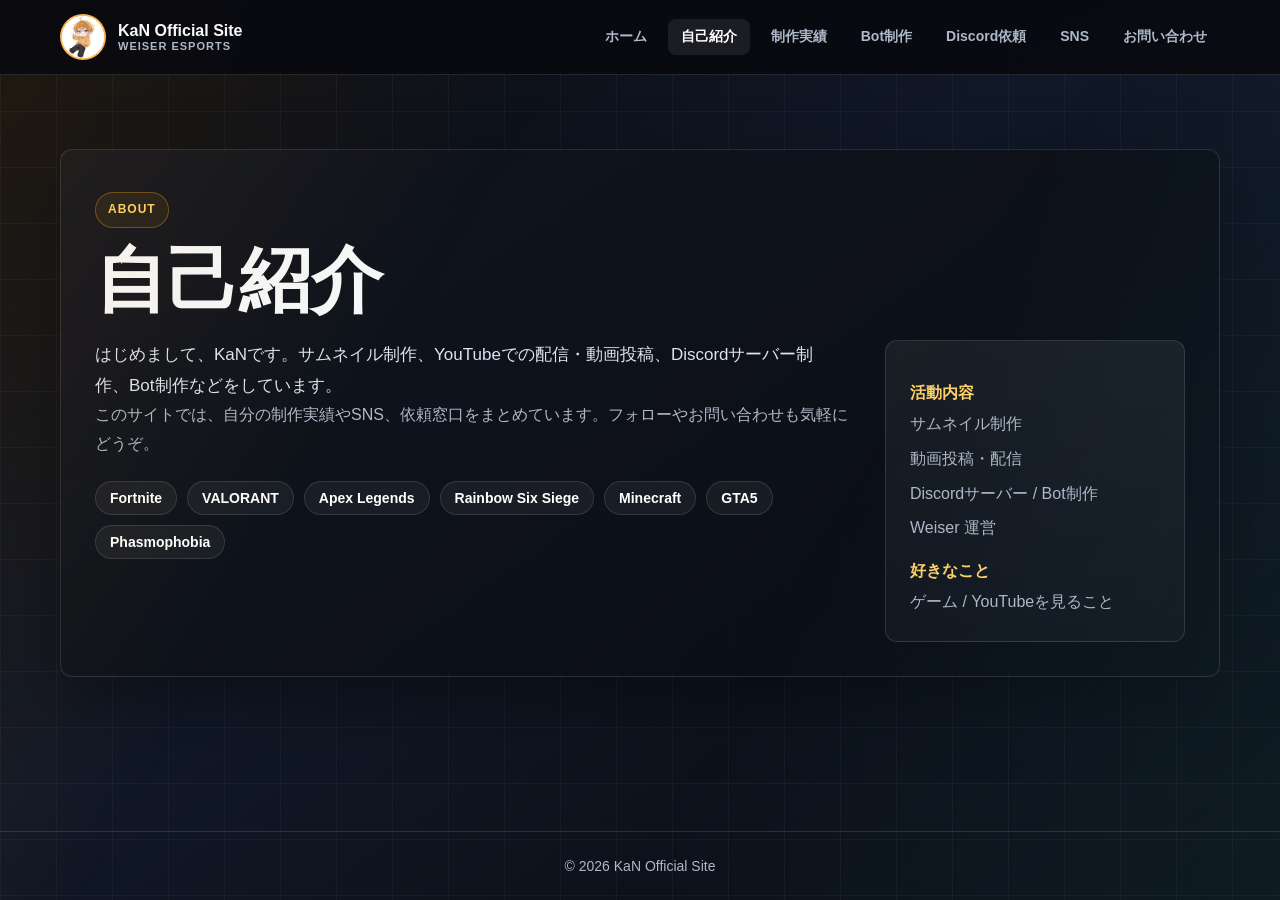
==== commit f8be9cb1: "Update about.html" ====
--- a/about.html
+++ b/about.html
@@ -61,7 +61,7 @@
             <dd>サムネイル制作</dd>
             <dd>動画投稿・配信</dd>
             <dd>Discordサーバー / Bot制作</dd>
-            <dd>ZYNBL 運営</dd>
+            <dd>Weiser 運営</dd>
             <dt>好きなこと</dt>
             <dd>ゲーム / YouTubeを見ること</dd>
           </dl>
